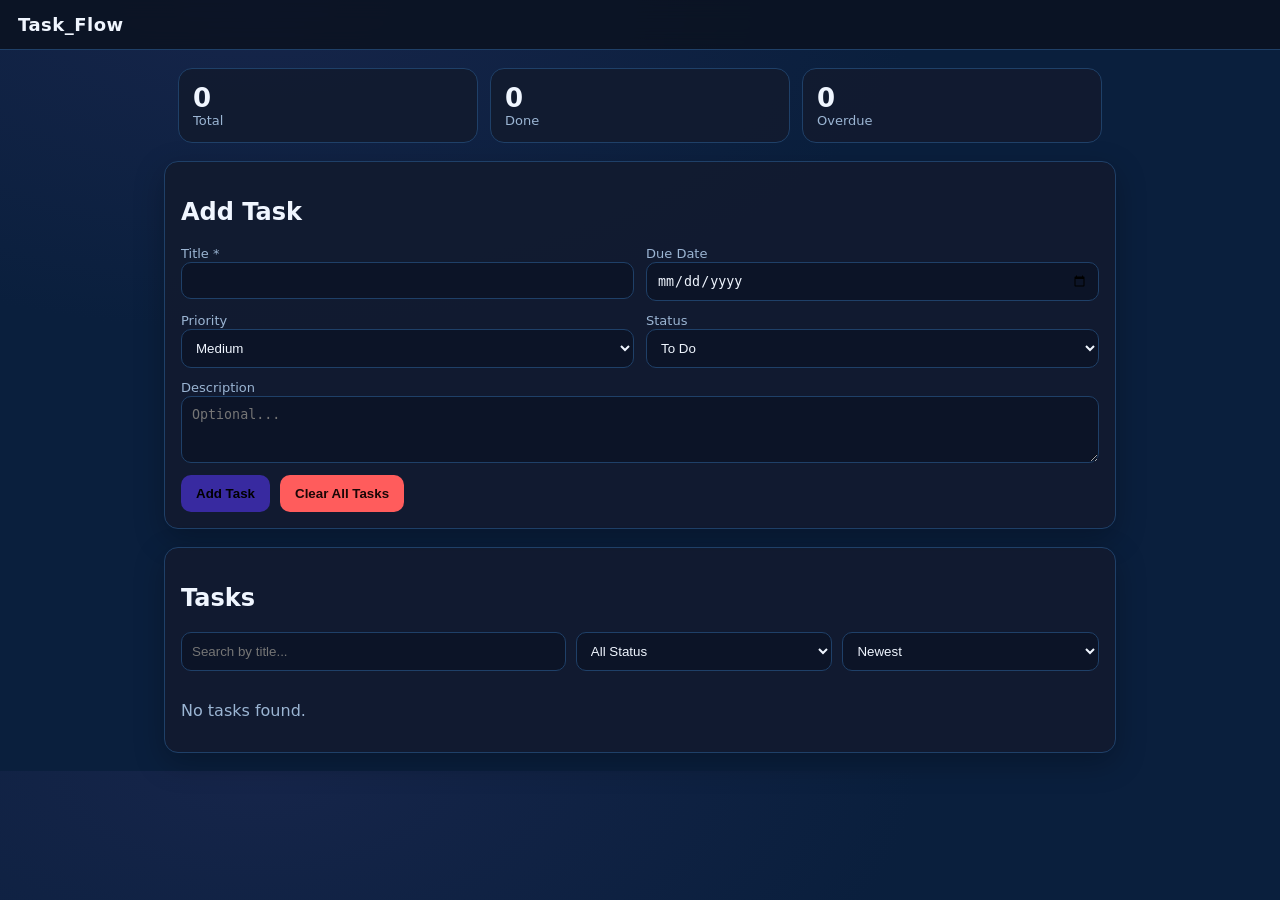
==== task.html @ 87ccf145 "Add files via upload" ====
<!doctype html>
<html lang="en">
<head>
  <meta charset="utf-8" />
  <meta name="viewport" content="width=device-width, initial-scale=1" />
  <title>TaskFlow</title>
  <link rel="stylesheet" href="style.css" />
</head>
<body>
  <header class="topbar">
    <h1>Task_Flow</h1>
    <div class="userbar">
    </div>
  </header>
  
  <!-- APP -->
  <main id="appView" class="container">
    <!-- DASHBOARD -->
    <section class="dashboard">
      <div class="stat">
        <div class="statNum" id="statTotal">0</div>
        <div class="statLabel">Total</div>
      </div>
      <div class="stat">
        <div class="statNum" id="statDone">0</div>
        <div class="statLabel">Done</div>
      </div>
      <div class="stat">
        <div class="statNum" id="statOverdue">0</div>
        <div class="statLabel">Overdue</div>
      </div>
    </section>

    <!-- ADD TASK -->
    <section class="card">
      <h2>Add Task</h2>
      <form id="taskForm" class="grid">
        <label>
          Title *
          <input id="title" type="text" maxlength="60" required />
        </label>

        <label>
          Due Date
          <input id="dueDate" type="date" />
        </label>

        <label>
          Priority
          <select id="priority">
            <option>Low</option>
            <option selected>Medium</option>
            <option>High</option>
          </select>
        </label>

        <label>
          Status
          <select id="status">
            <option value="ToDo" selected>To Do</option>
            <option value="InProgress">In Progress</option>
            <option value="Done">Done</option>
          </select>
        </label>

        <label class="full">
          Description
          <textarea id="description" rows="3" maxlength="300" placeholder="Optional..."></textarea>
        </label>

        <div class="full row">
          <button class="btn" type="submit">Add Task</button>
          <button id="clearAllBtn" class="btn btn-danger" type="button">Clear All Tasks</button>
        </div>
      </form>
    </section>

    <!-- CONTROLS -->
    <section class="card">
      <h2>Tasks</h2>
      <div class="controls">
        <input id="searchInput" type="search" placeholder="Search by title..." />

        <select id="filterStatus">
          <option value="All" selected>All Status</option>
          <option value="ToDo">To Do</option>
          <option value="InProgress">In Progress</option>
          <option value="Done">Done</option>
        </select>

        <select id="sortBy">
          <option value="created_desc" selected>Newest</option>
          <option value="created_asc">Oldest</option>
          <option value="due_asc">Due Date (Soon)</option>
          <option value="due_desc">Due Date (Late)</option>
          <option value="priority_desc">Priority (High)</option>
          <option value="priority_asc">Priority (Low)</option>
        </select>
      </div>

      <div id="taskList" class="taskList"></div>
      <p id="emptyMsg" class="muted hidden">No tasks found.</p>
    </section>

    <!-- EDIT MODAL -->
    <div id="modal" class="modal hidden" role="dialog" aria-modal="true">
      <div class="modalCard">
        <div class="modalHeader">
          <h3>Edit Task</h3>
          <button id="closeModalBtn" class="btn btn-ghost" type="button">✕</button>
        </div>

        <form id="editForm" class="grid">
          <input type="hidden" id="editId" />

          <label>
            Title *
            <input id="editTitle" type="text" maxlength="60" required />
          </label>

          <label>
            Due Date
            <input id="editDueDate" type="date" />
          </label>

          <label>
            Priority
            <select id="editPriority">
              <option>Low</option>
              <option>Medium</option>
              <option>High</option>
            </select>
          </label>

          <label>
            Status
            <select id="editStatus">
              <option value="ToDo">To Do</option>
              <option value="InProgress">In Progress</option>
              <option value="Done">Done</option>
            </select>
          </label>

          <label class="full">
            Description
            <textarea id="editDescription" rows="3" maxlength="300"></textarea>
          </label>

          <div class="full row">
            <button class="btn" type="submit">Save Changes</button>
            <button id="cancelEditBtn" class="btn btn-ghost" type="button">Cancel</button>
          </div>
        </form>
      </div>
    </div>
  </main>

  <script src="app.js"></script>
</body>
</html>
---- style.css ----
:root{
  --bg:#0a1f3d;
  --card:#112d5e;
  --muted:#9bb5d3;
  --text:#f0f6ff;
  --line:#1f4068;
  --accent:#3fa9f5;
  --danger:#ff5c5c;
}

*{box-sizing:border-box}
body{
  margin:0;
  font-family: system-ui, -apple-system, Segoe UI, Roboto, Arial, sans-serif;
  background: radial-gradient(1200px 600px at 20% 0%, #16254a 0%, var(--bg) 55%);
  color:var(--text);
}

.topbar{
  display:flex;
  justify-content:space-between;
  align-items:center;
  padding:14px 18px;
  border-bottom:1px solid var(--line);
  position:sticky;
  top:0;
  background: rgba(11,18,32,.85);
  backdrop-filter: blur(10px);
}

h1{margin:0;font-size:18px;letter-spacing:.5px}
.userbar{display:flex;gap:10px;align-items:center}
#helloUser{color:var(--muted);font-size:14px}

.container{max-width:980px;margin:18px auto;padding:0 14px}
.card{
  max-width:980px;
  margin:18px auto;
  padding:16px;
  border:1px solid var(--line);
  background: rgba(18,27,47,.92);
  border-radius:14px;
  box-shadow: 0 10px 30px rgba(0,0,0,.25);
}

.hidden{display:none !important;}
.muted{color:var(--muted)}

.grid{
  display:grid;
  grid-template-columns: repeat(2, minmax(0,1fr));
  gap:12px;
  margin-top:12px;
}
.grid label{display:flex;flex-direction:column;gap:1px;font-size:13px;color:var(--muted)}
.grid input, .grid select, .grid textarea{
  padding:10px 10px;
  border-radius:10px;
  border:1px solid var(--line);
  background:#0c1427;
  color:var(--text);
  outline:none;
}
.grid input:focus, .grid select:focus, .grid textarea:focus{
  border-color: var(--accent);
}
.full{grid-column:1/-1}

.row{display:flex;gap:10px;flex-wrap:wrap}

.btn{
  padding:10px 14px;
  border:1px solid transparent;
  background: #382aa0;
  color:#000000;
  border-radius:10px;
  cursor:pointer;
  font-weight:700;
}
.btn:hover{filter:brightness(1.05)}
.btn-ghost{
  background: transparent;
  border-color: var(--line);
  color: var(--text);
}
.btn-danger{
  background: var(--danger);
  color:#1b0606;
}


.dashboard{
  max-width:980px;
  margin:18px auto;
  padding:0 14px;
  display:grid;
  grid-template-columns: repeat(3, minmax(0,1fr));
  gap:12px;
}
.stat{
  border:1px solid var(--line);
  background: rgba(18,27,47,.92);
  border-radius:14px;
  padding:14px;
}
.statNum{font-size:26px;font-weight:900}
.statLabel{color:var(--muted);font-size:13px}

.controls{
  display:grid;
  grid-template-columns: 1.2fr .8fr .8fr;
  gap:10px;
  margin:10px 0 14px;
}
.controls input, .controls select{
  padding:10px;
  border-radius:10px;
  border:1px solid var(--line);
  background:#0c1427;
  color:var(--text);
}

.taskList{display:flex;flex-direction:column;gap:10px}

.task{
  border:1px solid var(--line);
  background:#0c1427;
  border-radius:14px;
  padding:12px;
  display:flex;
  justify-content:space-between;
  gap:12px;
}
.taskLeft{min-width:0}
.taskTitleRow{display:flex;gap:10px;align-items:center;flex-wrap:wrap}
.taskTitle{
  font-weight:900;
  margin:0;
  font-size:16px;
}
.badge{
  font-size:12px;
  padding:4px 8px;
  border:1px solid var(--line);
  border-radius:999px;
  color:var(--muted);
}
.taskMeta{margin-top:6px;color:var(--muted);font-size:13px}
.taskDesc{margin-top:8px;color:#cfe0ff;opacity:.9;font-size:13px;line-height:1.35}

.taskRight{display:flex;gap:8px;align-items:flex-start;flex-wrap:wrap}
.smallBtn{
  padding:8px 10px;
  border-radius:10px;
  border:1px solid var(--line);
  background:transparent;
  color:var(--text);
  cursor:pointer;
}
.smallBtn:hover{border-color:var(--accent)}
.smallDanger:hover{border-color:var(--danger)}

.modal{
  position:fixed; inset:0;
  background: rgba(0,0,0,.55);
  display:flex; align-items:center; justify-content:center;
  padding:16px;
}
.modalCard{
  width:min(720px, 100%);
  border:1px solid var(--line);
  background: rgba(18,27,47,.98);
  border-radius:14px;
  padding:14px;
}
.modalHeader{display:flex;justify-content:space-between;align-items:center}
.modalHeader h3{margin:6px 0}
@media (max-width: 720px){
  .grid{grid-template-columns:1fr}
  .controls{grid-template-columns:1fr}
  .dashboard{grid-template-columns:1fr}
}
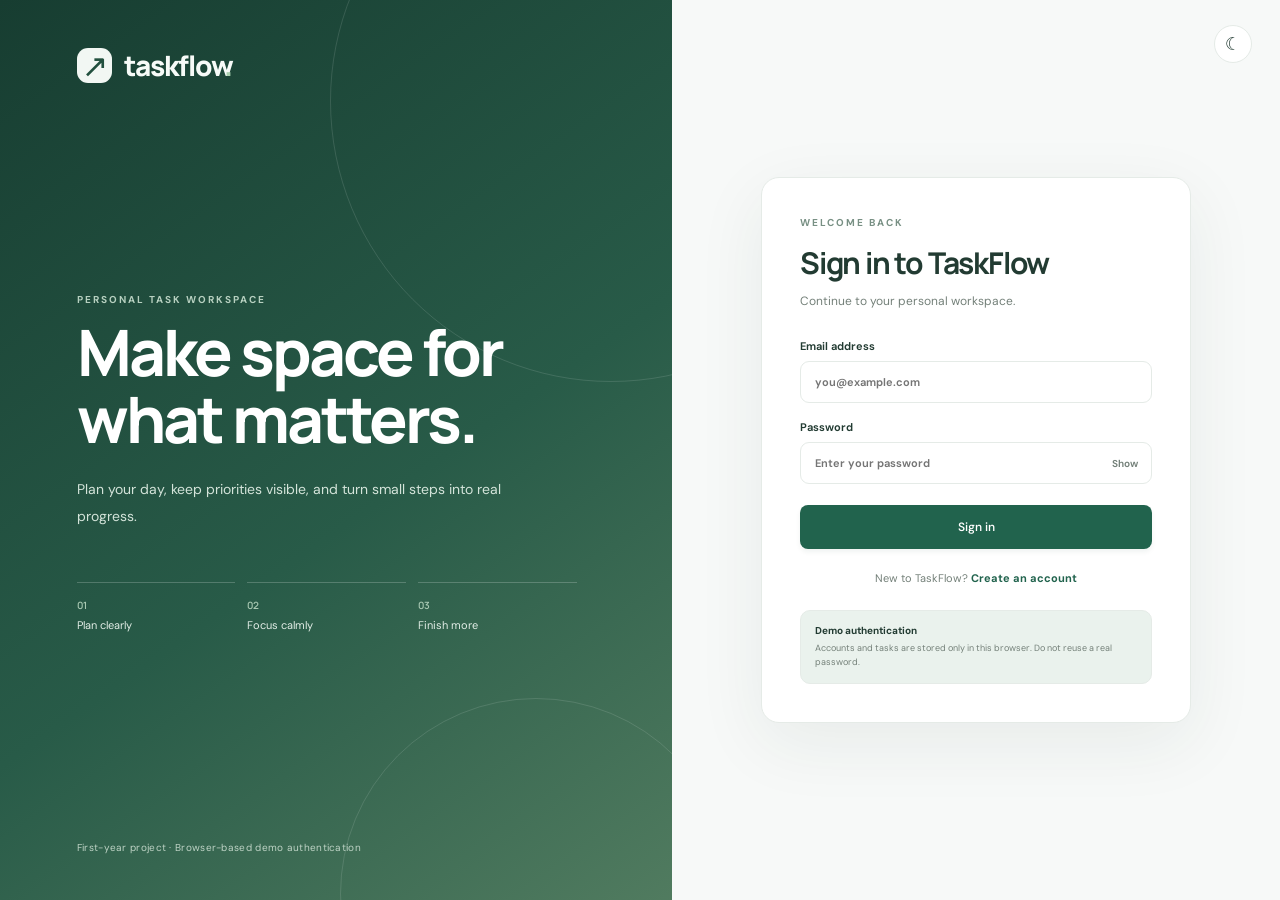
==== commit 6cc5af1a: "Initial project" ====
--- a/task.html
+++ b/task.html
@@ -1,160 +1,28 @@
-<!doctype html>
-<html lang="en">
-<head>
-  <meta charset="utf-8" />
-  <meta name="viewport" content="width=device-width, initial-scale=1" />
-  <title>TaskFlow</title>
-  <link rel="stylesheet" href="style.css" />
-</head>
-<body>
-  <header class="topbar">
-    <h1>Task_Flow</h1>
-    <div class="userbar">
-    </div>
-  </header>
-  
-  <!-- APP -->
-  <main id="appView" class="container">
-    <!-- DASHBOARD -->
-    <section class="dashboard">
-      <div class="stat">
-        <div class="statNum" id="statTotal">0</div>
-        <div class="statLabel">Total</div>
-      </div>
-      <div class="stat">
-        <div class="statNum" id="statDone">0</div>
-        <div class="statLabel">Done</div>
-      </div>
-      <div class="stat">
-        <div class="statNum" id="statOverdue">0</div>
-        <div class="statLabel">Overdue</div>
-      </div>
-    </section>
-
-    <!-- ADD TASK -->
-    <section class="card">
-      <h2>Add Task</h2>
-      <form id="taskForm" class="grid">
-        <label>
-          Title *
-          <input id="title" type="text" maxlength="60" required />
-        </label>
-
-        <label>
-          Due Date
-          <input id="dueDate" type="date" />
-        </label>
-
-        <label>
-          Priority
-          <select id="priority">
-            <option>Low</option>
-            <option selected>Medium</option>
-            <option>High</option>
-          </select>
-        </label>
-
-        <label>
-          Status
-          <select id="status">
-            <option value="ToDo" selected>To Do</option>
-            <option value="InProgress">In Progress</option>
-            <option value="Done">Done</option>
-          </select>
-        </label>
-
-        <label class="full">
-          Description
-          <textarea id="description" rows="3" maxlength="300" placeholder="Optional..."></textarea>
-        </label>
-
-        <div class="full row">
-          <button class="btn" type="submit">Add Task</button>
-          <button id="clearAllBtn" class="btn btn-danger" type="button">Clear All Tasks</button>
-        </div>
-      </form>
-    </section>
-
-    <!-- CONTROLS -->
-    <section class="card">
-      <h2>Tasks</h2>
-      <div class="controls">
-        <input id="searchInput" type="search" placeholder="Search by title..." />
-
-        <select id="filterStatus">
-          <option value="All" selected>All Status</option>
-          <option value="ToDo">To Do</option>
-          <option value="InProgress">In Progress</option>
-          <option value="Done">Done</option>
-        </select>
-
-        <select id="sortBy">
-          <option value="created_desc" selected>Newest</option>
-          <option value="created_asc">Oldest</option>
-          <option value="due_asc">Due Date (Soon)</option>
-          <option value="due_desc">Due Date (Late)</option>
-          <option value="priority_desc">Priority (High)</option>
-          <option value="priority_asc">Priority (Low)</option>
-        </select>
-      </div>
-
-      <div id="taskList" class="taskList"></div>
-      <p id="emptyMsg" class="muted hidden">No tasks found.</p>
-    </section>
-
-    <!-- EDIT MODAL -->
-    <div id="modal" class="modal hidden" role="dialog" aria-modal="true">
-      <div class="modalCard">
-        <div class="modalHeader">
-          <h3>Edit Task</h3>
-          <button id="closeModalBtn" class="btn btn-ghost" type="button">✕</button>
-        </div>
-
-        <form id="editForm" class="grid">
-          <input type="hidden" id="editId" />
-
-          <label>
-            Title *
-            <input id="editTitle" type="text" maxlength="60" required />
-          </label>
-
-          <label>
-            Due Date
-            <input id="editDueDate" type="date" />
-          </label>
-
-          <label>
-            Priority
-            <select id="editPriority">
-              <option>Low</option>
-              <option>Medium</option>
-              <option>High</option>
-            </select>
-          </label>
-
-          <label>
-            Status
-            <select id="editStatus">
-              <option value="ToDo">To Do</option>
-              <option value="InProgress">In Progress</option>
-              <option value="Done">Done</option>
-            </select>
-          </label>
-
-          <label class="full">
-            Description
-            <textarea id="editDescription" rows="3" maxlength="300"></textarea>
-          </label>
-
-          <div class="full row">
-            <button class="btn" type="submit">Save Changes</button>
-            <button id="cancelEditBtn" class="btn btn-ghost" type="button">Cancel</button>
-          </div>
-        </form>
-      </div>
-    </div>
-  </main>
-
-  <script src="app.js"></script>
-</body>
-</html>
+<!doctype html>
+<html lang="en">
+<head><meta charset="UTF-8"><meta name="viewport" content="width=device-width,initial-scale=1"><meta name="theme-color" content="#184d3e"><meta name="description" content="TaskFlow — a calmer space to plan, focus, and finish."><title>TaskFlow — Your personal workspace</title><script>try{const t=localStorage.getItem('tf_theme');if(t==='dark'||(!t&&matchMedia('(prefers-color-scheme: dark)').matches))document.documentElement.classList.add('dark')}catch{}</script><script>try{const s=JSON.parse(localStorage.getItem('tf_session_v1')||'null');if(!s?.email)location.replace('index.html')}catch{location.replace('index.html')}</script><link rel="stylesheet" href="style.css"><script src="app.js" defer></script></head>
+<body>
+<a href="#main" class="skip">Skip to workspace</a>
+<aside class="sidebar">
+ <a class="brand" href="task.html"><span class="brand-mark">↗</span>taskflow<span class="brand-dot">.</span></a>
+ <div class="workspace"><span class="workspace-icon">P</span><div><span id="workspaceName">Personal workspace</span><small>Your space to make progress</small></div></div>
+ <p class="nav-label">WORKSPACE</p>
+ <nav aria-label="Workspace"><button class="nav-item active" data-scope="All"><span data-icon="grid"></span> All tasks <span class="nav-count" id="navTotal">0</span></button><button class="nav-item" data-scope="Today"><span data-icon="sun"></span> Due today <span class="nav-count" id="navToday">0</span></button><button class="nav-item" data-scope="Upcoming"><span data-icon="calendar"></span> Upcoming</button><button class="nav-item" data-scope="Done"><span data-icon="check"></span> Completed</button></nav>
+ <div class="sidebar-bottom"><div class="little-note"><span class="note-spark">✳</span><h3>Small steps.<br>Real progress.</h3><p>A little focus today goes a long way tomorrow.</p></div><button class="nav-item" id="exportBtn"><span data-icon="download"></span> Export tasks</button><button class="nav-item" id="themeBtn" aria-pressed="false"><span data-icon="moon"></span> <span id="themeLabel">Dark appearance</span></button><div class="profile"><span class="avatar" id="profileInitials">ME</span><div><span id="profileName">My workspace</span><small id="profileEmail">Personal · Local storage</small></div></div></div>
+</aside>
+<div class="shell"><header class="topbar"><div class="breadcrumb">Workspace <span>/</span> <strong>Overview</strong></div><div class="topbar-right"><span class="saved"><i></i><span id="saveStatus">Saved on this browser</span></span><button class="icon-button mobile-control" id="mobileExport" aria-label="Export tasks" title="Export tasks"><span data-icon="download"></span></button><button class="icon-button mobile-control" id="mobileTheme" aria-label="Switch to dark appearance" title="Switch to dark appearance" aria-pressed="false"><span data-icon="moon"></span></button><button class="header-logout desktop-logout" id="logoutBtn" type="button" aria-label="Log out" title="Log out"><span aria-hidden="true">↪</span> Logout</button><button class="mobile-control mobile-logout" id="mobileLogout" type="button" aria-label="Log out" title="Log out"><span aria-hidden="true">↪</span> Logout</button><span class="top-avatar" id="topInitials">ME</span></div></header>
+<main id="main" tabindex="-1">
+ <section class="page-heading"><div><div class="eyebrow" id="dateLabel"></div><h1>A little more focused.</h1><p>Clear your mind. Organize your work. Make room for what matters.</p></div><button class="button primary" data-add><span data-icon="plus"></span> New task <kbd>N</kbd></button></section>
+ <section class="overview" aria-label="Task overview"><article class="stat"><span class="stat-icon green" data-icon="layers"></span><span class="stat-label">Total tasks</span><strong id="statTotal">0</strong><small>Your plans, all in one place</small></article><article class="stat"><span class="stat-icon blue" data-icon="activity"></span><span class="stat-label">In progress</span><strong id="statProgress">0</strong><small>Keep the momentum going</small></article><article class="stat"><span class="stat-icon green" data-icon="check"></span><span class="stat-label">Completed</span><strong id="statDone">0</strong><small>One step closer to your goals</small></article><article class="stat"><span class="stat-icon orange" data-icon="clock"></span><span class="stat-label">Overdue</span><strong id="statOverdue">0</strong><small>A fresh start is always possible</small></article></section>
+ <section class="focus-banner"><div class="focus-copy"><span class="eyebrow">A MOMENT OF CLARITY</span><h2>Big ideas start with<br>one small task.</h2><p>Choose your next step. We’ll keep the rest organized.</p><button id="focusBtn" class="text-button">Find my next task <span>↗</span></button></div><div class="banner-art" aria-hidden="true"><span class="orbit orbit-one"></span><span class="orbit orbit-two"></span><span class="art-star">✳</span><div class="floating-note"><span class="note-check">✓</span><div>Make it happen<small>One thing at a time.</small></div><span class="mini-bars"><i></i><i></i><i></i><i></i></span></div><span class="art-dot"></span></div><div class="progress-summary"><div class="progress-ring" id="progressRing"><span id="progressPercent">0%</span></div><strong>You’re making progress</strong><p id="progressCopy">Your next chapter starts here.</p></div></section>
+ <section class="tasks-section" aria-labelledby="tasksHeading"><div class="section-heading"><div class="heading-inline"><h2 id="tasksHeading">All tasks</h2><span id="visibleCount" class="count-pill">0</span></div><div class="view-switch" aria-label="Task view"><button id="boardBtn" class="selected" aria-pressed="true"><span data-icon="columns"></span> Board</button><button id="listBtn" aria-pressed="false"><span data-icon="list"></span> List</button></div></div>
+ <div class="toolbar"><label class="search"><span data-icon="search"></span><input id="searchInput" type="search" placeholder="Search your tasks…" aria-label="Search tasks"><kbd>/</kbd></label><div class="filters"><select id="filterPriority" aria-label="Filter by priority"><option value="All">All priorities</option><option>High</option><option>Medium</option><option>Low</option></select><select id="sortBy" aria-label="Sort tasks"><option value="created_desc">Newest first</option><option value="created_asc">Oldest first</option><option value="due_asc">Due date: soonest</option><option value="due_desc">Due date: latest</option><option value="priority_desc">Priority: high first</option><option value="priority_asc">Priority: low first</option></select><button id="clearAllBtn" class="icon-button danger" aria-label="Clear all tasks" title="Clear all tasks"><span data-icon="trash"></span></button></div></div>
+ <div id="taskList" class="board"></div>
+ <div class="workspace-footer"><span><i class="online-dot"></i> A calmer way to get things done.</span><button id="demoBtn">Try sample tasks <span>↗</span></button></div>
+ </section>
+</main><footer class="page-footer">Made for your everyday momentum.<span>TaskFlow / Personal workspace</span></footer></div>
+<dialog id="taskDialog" aria-labelledby="dialogTitle"><form id="taskForm"><div class="dialog-heading"><div><div class="eyebrow">MAKE SPACE FOR WHAT'S NEXT</div><h2 id="dialogTitle">Create a task</h2></div><button type="button" class="icon-button" id="closeModalBtn" aria-label="Close task editor"><span data-icon="x"></span></button></div><input type="hidden" id="editId"><label class="field">Task title <span class="required">*</span><input id="title" required maxlength="60" placeholder="What would you like to accomplish?" autocomplete="off"></label><label class="field">Description<textarea id="description" rows="3" maxlength="300" placeholder="Add a little context, a plan, or a reminder…"></textarea></label><div class="form-grid"><label class="field">Due date<input id="dueDate" type="date"></label><label class="field">Priority<select id="priority"><option>Low</option><option selected>Medium</option><option>High</option></select></label></div><label class="field">Status<select id="status"><option value="ToDo">To do</option><option value="InProgress">In progress</option><option value="Done">Completed</option></select></label><div class="dialog-footer"><span>Small steps count.</span><button type="button" class="button secondary" id="cancelBtn">Cancel</button><button class="button primary" type="submit" id="submitBtn">Create task</button></div></form></dialog>
+<dialog id="confirmDialog" aria-labelledby="confirmTitle"><div class="confirm-body"><span class="stat-icon orange" data-icon="trash"></span><h2 id="confirmTitle">Clear all tasks?</h2><p>This will remove every task from this workspace. Export a backup first if you need to keep them.</p><div class="confirm-actions"><button class="button secondary" id="cancelClear">Keep tasks</button><button class="button destructive" id="confirmClear">Clear all tasks</button></div></div></dialog>
+<div id="toast" class="toast" role="status" aria-live="polite"><span id="toastText"></span><button id="undoBtn" hidden>Undo</button></div>
+<div id="celebration" aria-hidden="true"></div>
+</body></html>
--- a/style.css
+++ b/style.css
@@ -1,182 +1,52 @@
-:root{
-  --bg:#0a1f3d;
-  --card:#112d5e;
-  --muted:#9bb5d3;
-  --text:#f0f6ff;
-  --line:#1f4068;
-  --accent:#3fa9f5;
-  --danger:#ff5c5c;
-}
-
-*{box-sizing:border-box}
-body{
-  margin:0;
-  font-family: system-ui, -apple-system, Segoe UI, Roboto, Arial, sans-serif;
-  background: radial-gradient(1200px 600px at 20% 0%, #16254a 0%, var(--bg) 55%);
-  color:var(--text);
-}
-
-.topbar{
-  display:flex;
-  justify-content:space-between;
-  align-items:center;
-  padding:14px 18px;
-  border-bottom:1px solid var(--line);
-  position:sticky;
-  top:0;
-  background: rgba(11,18,32,.85);
-  backdrop-filter: blur(10px);
-}
-
-h1{margin:0;font-size:18px;letter-spacing:.5px}
-.userbar{display:flex;gap:10px;align-items:center}
-#helloUser{color:var(--muted);font-size:14px}
-
-.container{max-width:980px;margin:18px auto;padding:0 14px}
-.card{
-  max-width:980px;
-  margin:18px auto;
-  padding:16px;
-  border:1px solid var(--line);
-  background: rgba(18,27,47,.92);
-  border-radius:14px;
-  box-shadow: 0 10px 30px rgba(0,0,0,.25);
-}
-
-.hidden{display:none !important;}
-.muted{color:var(--muted)}
-
-.grid{
-  display:grid;
-  grid-template-columns: repeat(2, minmax(0,1fr));
-  gap:12px;
-  margin-top:12px;
-}
-.grid label{display:flex;flex-direction:column;gap:1px;font-size:13px;color:var(--muted)}
-.grid input, .grid select, .grid textarea{
-  padding:10px 10px;
-  border-radius:10px;
-  border:1px solid var(--line);
-  background:#0c1427;
-  color:var(--text);
-  outline:none;
-}
-.grid input:focus, .grid select:focus, .grid textarea:focus{
-  border-color: var(--accent);
-}
-.full{grid-column:1/-1}
-
-.row{display:flex;gap:10px;flex-wrap:wrap}
-
-.btn{
-  padding:10px 14px;
-  border:1px solid transparent;
-  background: #382aa0;
-  color:#000000;
-  border-radius:10px;
-  cursor:pointer;
-  font-weight:700;
-}
-.btn:hover{filter:brightness(1.05)}
-.btn-ghost{
-  background: transparent;
-  border-color: var(--line);
-  color: var(--text);
-}
-.btn-danger{
-  background: var(--danger);
-  color:#1b0606;
-}
-
-
-.dashboard{
-  max-width:980px;
-  margin:18px auto;
-  padding:0 14px;
-  display:grid;
-  grid-template-columns: repeat(3, minmax(0,1fr));
-  gap:12px;
-}
-.stat{
-  border:1px solid var(--line);
-  background: rgba(18,27,47,.92);
-  border-radius:14px;
-  padding:14px;
-}
-.statNum{font-size:26px;font-weight:900}
-.statLabel{color:var(--muted);font-size:13px}
-
-.controls{
-  display:grid;
-  grid-template-columns: 1.2fr .8fr .8fr;
-  gap:10px;
-  margin:10px 0 14px;
-}
-.controls input, .controls select{
-  padding:10px;
-  border-radius:10px;
-  border:1px solid var(--line);
-  background:#0c1427;
-  color:var(--text);
-}
-
-.taskList{display:flex;flex-direction:column;gap:10px}
-
-.task{
-  border:1px solid var(--line);
-  background:#0c1427;
-  border-radius:14px;
-  padding:12px;
-  display:flex;
-  justify-content:space-between;
-  gap:12px;
-}
-.taskLeft{min-width:0}
-.taskTitleRow{display:flex;gap:10px;align-items:center;flex-wrap:wrap}
-.taskTitle{
-  font-weight:900;
-  margin:0;
-  font-size:16px;
-}
-.badge{
-  font-size:12px;
-  padding:4px 8px;
-  border:1px solid var(--line);
-  border-radius:999px;
-  color:var(--muted);
-}
-.taskMeta{margin-top:6px;color:var(--muted);font-size:13px}
-.taskDesc{margin-top:8px;color:#cfe0ff;opacity:.9;font-size:13px;line-height:1.35}
-
-.taskRight{display:flex;gap:8px;align-items:flex-start;flex-wrap:wrap}
-.smallBtn{
-  padding:8px 10px;
-  border-radius:10px;
-  border:1px solid var(--line);
-  background:transparent;
-  color:var(--text);
-  cursor:pointer;
-}
-.smallBtn:hover{border-color:var(--accent)}
-.smallDanger:hover{border-color:var(--danger)}
-
-.modal{
-  position:fixed; inset:0;
-  background: rgba(0,0,0,.55);
-  display:flex; align-items:center; justify-content:center;
-  padding:16px;
-}
-.modalCard{
-  width:min(720px, 100%);
-  border:1px solid var(--line);
-  background: rgba(18,27,47,.98);
-  border-radius:14px;
-  padding:14px;
-}
-.modalHeader{display:flex;justify-content:space-between;align-items:center}
-.modalHeader h3{margin:6px 0}
-@media (max-width: 720px){
-  .grid{grid-template-columns:1fr}
-  .controls{grid-template-columns:1fr}
-  .dashboard{grid-template-columns:1fr}
-}
+@import url('https://fonts.googleapis.com/css2?family=DM+Sans:wght@400;450;500;550;600;650;700&family=Manrope:wght@400;500;600;650;700;750;800&display=swap');
+:root{--bg:#f7f9f8;--surface:#fff;--text:#223b32;--muted:#748079;--line:#e5ebe7;--accent:#21634d;--soft:#eaf2ed;--shadow:0 6px 24px #233e3005;--banner:#eaf2e9;--input:#fff;--danger:#b34e3e;color-scheme:light}
+*{box-sizing:border-box}body{margin:0;font:14px 'DM Sans',system-ui,sans-serif;background:var(--bg);color:var(--text)}button,input,select,textarea{font:inherit}button,a,input,select,textarea{-webkit-tap-highlight-color:transparent}button{cursor:pointer}button{color:inherit}button:disabled{opacity:.4;cursor:not-allowed}button,a,input,select,textarea{outline-offset:4px}button:focus-visible,a:focus-visible{outline:2px solid var(--accent)}button{transition:background .2s,transform .2s,box-shadow .2s}button:active:not(:disabled){transform:scale(.97)}a{color:inherit;text-decoration:none}svg{width:18px;height:18px;display:block;flex-shrink:0}h1,h2,h3,.brand{font-family:Manrope,system-ui,sans-serif}button svg{pointer-events:none}.sidebar{position:fixed;width:238px;inset:0 auto 0 0;padding:35px 20px 18px;background:var(--surface);border-right:1px solid var(--line);display:flex;flex-direction:column;z-index:5}.brand{font-size:29px;font-weight:800;letter-spacing:-1.3px;display:flex;align-items:center;padding:0 10px;gap:10px}.brand-mark{display:grid;place-items:center;width:35px;height:35px;border-radius:11px;background:#24644c;color:#fff;font-size:32px;font-weight:500;line-height:1}.brand-dot{color:#64a782;margin-left:-9px}.workspace{display:flex;align-items:center;gap:10px;margin:34px 0 31px;padding:12px 8px;border:1px solid var(--line);border-radius:9px;font-size:11px;font-weight:600;white-space:nowrap}.workspace small,.profile small{display:block;font-size:10px;color:var(--muted);margin-top:4px;font-weight:400}.workspace-icon{display:grid;place-items:center;background:#efeae1;width:30px;height:30px;border-radius:7px;color:#776b4e}.nav-label{font-size:10px;letter-spacing:1.6px;color:var(--muted);margin:0 12px 13px}.nav-item{display:flex;width:100%;border:0;background:none;text-align:left;align-items:center;gap:12px;padding:13px 13px;margin:3px 0;border-radius:8px;color:var(--muted);font-size:12px;font-weight:550}.nav-item.active{background:var(--soft);color:var(--accent)}.nav-item:hover{background:var(--soft)}.nav-count{margin-left:auto;background:var(--surface);min-width:22px;border-radius:5px;text-align:center;font-size:10px;padding:3px}.sidebar-bottom{margin-top:auto;padding-top:38px}.little-note{padding:18px;background:#f4f6ef;border:1px solid #e8ecdf;border-radius:10px;margin:0 5px 21px}.note-spark{font-size:32px;color:#557659}.little-note h3{font-size:17px;line-height:1.5;margin:9px 0}.little-note p{font-size:11px;color:#7b8777;line-height:1.8;margin:0}.profile{display:flex;align-items:center;gap:10px;border-top:1px solid var(--line);padding:20px 5px 0;margin-top:18px;font-size:12px}.avatar,.top-avatar{display:grid;place-items:center;border-radius:50%;width:34px;height:34px;background:#ece4d6;color:#72664f;font-size:10px;font-weight:700}.online-dot{display:inline-block;width:6px;height:6px;background:#68a184;border-radius:50%}.profile>.online-dot{margin-left:auto}.shell{margin-left:238px}.topbar{height:78px;background:var(--surface);border-bottom:1px solid var(--line);padding:0 42px;display:flex;align-items:center;justify-content:space-between}.breadcrumb{font-size:12px;color:var(--muted)}.breadcrumb span{margin:0 12px;color:#bdc6c0}.breadcrumb strong{color:var(--text);font-weight:500}.topbar-right{display:flex;align-items:center;gap:23px}.saved{display:flex;align-items:center;gap:7px;font-size:10px;color:var(--muted)}.saved i{width:5px;height:5px;background:#72a48b;border-radius:50%}main{max-width:1500px;margin:auto;padding:38px 42px 20px}.page-heading{display:flex;align-items:center;justify-content:space-between;gap:20px;margin-bottom:28px}.eyebrow{font-size:10px;font-weight:650;letter-spacing:1.8px;color:var(--muted)}h1{font-size:32px;letter-spacing:-1.2px;font-weight:750;margin:9px 0 8px}.page-heading p{font-size:12px;color:var(--muted);margin:0;line-height:1.7}.button{border:1px solid transparent;border-radius:8px;padding:11px 16px;font-size:12px;font-weight:550;display:inline-flex;align-items:center;justify-content:center;gap:9px;white-space:nowrap}.primary{background:var(--accent);color:white;box-shadow:0 3px 5px #15392e10}.primary:hover{background:#2e7b5f;box-shadow:0 5px 16px #21634d25;transform:translateY(-2px)}kbd{font:10px 'DM Sans',sans-serif;border:1px solid var(--line);padding:2px 5px;border-radius:4px;color:var(--muted)}.primary kbd{color:#d9ede3;border-color:#ffffff36;margin-left:8px}.overview{display:grid;grid-template-columns:repeat(4,1fr);gap:17px;margin-bottom:24px}.stat{background:var(--surface);border:1px solid var(--line);border-radius:11px;padding:18px 21px;position:relative;box-shadow:var(--shadow);animation:rise .55s both}.stat:nth-child(2){animation-delay:.06s}.stat:nth-child(3){animation-delay:.12s}.stat:nth-child(4){animation-delay:.18s}.stat-label{display:block;font-size:11px;color:var(--muted);margin:1px 0 10px}.stat strong{font-family:Manrope,sans-serif;font-size:29px;display:block;line-height:1.3;font-weight:750;letter-spacing:-1px}.stat small{display:block;font-size:10px;color:var(--muted);margin-top:8px}.stat-icon{position:absolute;right:18px;top:18px;padding:8px;border-radius:9px}.green{color:#538267;background:#edf4ee}.blue{color:#7493ad;background:#edf3f9}.orange{color:#bd8a65;background:#faf1e8}.stat-icon svg{width:16px;height:16px}.focus-banner{position:relative;display:flex;align-items:center;background:var(--banner);border:1px solid #dfe9dc;border-radius:12px;padding:26px 30px;overflow:hidden;margin-bottom:32px;min-height:213px;animation:rise .65s .15s both}.focus-copy{z-index:1;min-width:280px}.focus-copy .eyebrow{font-size:9px;color:#71866c}.focus-copy h2{font-size:25px;line-height:1.38;letter-spacing:-.7px;font-weight:650;margin:9px 0}.focus-copy p{font-size:10px;color:#7b8e79;margin:8px 0 14px}.text-button{border:0;background:none;padding:0;font-size:11px;font-weight:650;display:flex;gap:18px}.text-button:hover{gap:25px}.banner-art{position:absolute;left:40%;top:0;width:32%;height:100%;pointer-events:none}.orbit{position:absolute;border:1px solid #cbdcc98c;border-radius:50%;width:195px;height:195px;top:15px;left:15px}.orbit-two{width:265px;height:265px;top:-20px;left:-20px}.art-star{position:absolute;font-size:110px;line-height:1;color:#b8ccad;top:4px;right:17px;transform:rotate(15deg)}.floating-note{position:absolute;top:93px;left:0;background:#ffffffeb;border:1px solid #e7ece2;box-shadow:0 12px 24px #4056370e;width:232px;border-radius:10px;padding:17px;display:flex;align-items:center;gap:11px;transform:rotate(-7deg);animation:float 6s ease-in-out infinite;font-size:12px;font-weight:650;color:#405b46}.floating-note small{font-size:9px;font-weight:400;color:#899184;display:block;margin-top:5px}.note-check{display:grid;place-items:center;width:30px;height:30px;border-radius:50%;background:#edf4e6;color:#6c9564}.mini-bars{display:flex;gap:3px;align-items:flex-end;margin-left:auto;height:22px}.mini-bars i{width:4px;height:11px;background:#b6cbaa;border-radius:2px}.mini-bars i:nth-child(2){height:16px}.mini-bars i:nth-child(3){height:13px}.mini-bars i:nth-child(4){height:22px}.art-dot{position:absolute;width:10px;height:10px;background:#a6bc9b;border-radius:50%;bottom:25px;left:5px}.progress-summary{margin-left:auto;width:210px;z-index:1;text-align:center}.progress-ring{--progress:0%;width:86px;height:86px;border-radius:50%;background:conic-gradient(#608758 var(--progress),#d9e4d4 0);display:grid;place-items:center;margin:0 auto 13px;position:relative;transition:--progress .6s}.progress-ring:before{content:'';position:absolute;inset:6px;border-radius:50%;background:var(--banner)}.progress-ring span{position:relative;font:650 22px Manrope,sans-serif;color:#45623f}.progress-summary strong{font-size:11px;color:#4d6846}.progress-summary p{font-size:10px;color:#7b8e79;margin:6px 0 0}.section-heading{display:flex;justify-content:space-between;align-items:center;margin-bottom:19px}.heading-inline{display:flex;gap:10px;align-items:center}.heading-inline h2{font-size:18px;margin:0;font-weight:700;letter-spacing:-.5px}.count-pill{font-size:10px;padding:4px 7px;border-radius:5px;background:#e9eeea;color:#79887d}.view-switch{display:flex;background:#edf0ed;border-radius:7px;padding:3px;gap:2px}.view-switch button{display:flex;align-items:center;gap:7px;background:none;border:0;border-radius:5px;padding:7px 12px;font-size:10px;color:var(--muted)}.view-switch svg{width:14px;height:14px}.view-switch .selected{background:var(--surface);box-shadow:0 1px 4px #0000000c;color:var(--text)}.toolbar{display:flex;gap:12px;justify-content:space-between;margin-bottom:23px}.search{width:300px;display:flex;align-items:center;gap:9px;background:var(--surface);border:1px solid var(--line);border-radius:7px;padding:0 12px;color:#8e9a93}.search svg{width:15px}.search input{width:100%;min-width:0;border:0;background:none;color:var(--text);padding:11px 0;outline:0;font-size:11px}.search:focus-within{outline:2px solid #8cad9a}.search kbd{font-size:10px}.filters{display:flex;gap:9px;align-items:center}.filters select{background:var(--surface);border:1px solid var(--line);border-radius:7px;padding:10px;color:var(--muted);font-size:10px;max-width:160px}.icon-button{border:1px solid var(--line);background:var(--surface);padding:9px;border-radius:7px;color:var(--muted)}.icon-button svg{width:16px;height:16px}.icon-button:hover{color:var(--accent);background:var(--soft)}.danger:hover{color:var(--danger);background:#fbefeb}.board{display:grid;grid-template-columns:repeat(3,minmax(0,1fr));gap:18px}.column{min-width:0;background:#eef2ef99;border-radius:10px;padding:12px;align-self:start}.column-header{display:flex;align-items:center;gap:8px;padding:1px 0 12px;font-size:11px;font-weight:600}.status-dot{width:7px;height:7px;border-radius:50%;background:#9ca9a0}.InProgress .status-dot{background:#cda366}.Done .status-dot{background:#6fa281}.column-count{font-size:10px;color:#8b998e;margin-left:2px}.column-add{background:none;border:0;margin-left:auto;color:#8b998e;padding:3px}.column-add svg{width:15px;height:15px}.cards{display:flex;flex-direction:column;gap:11px}.task-card{background:var(--surface);border:1px solid var(--line);border-radius:9px;padding:16px;box-shadow:0 2px 3px #24372a03;animation:rise .36s both;transition:box-shadow .2s,transform .2s,border-color .2s;position:relative;min-width:0}.task-card:hover{transform:translateY(-3px);box-shadow:0 7px 16px #233e300a;border-color:#c3d7c9}.task-top{display:flex;align-items:center;justify-content:space-between}.priority{font-size:9px;padding:4px 7px;border-radius:4px;font-weight:550;display:inline-flex;gap:5px;align-items:center}.priority:before{content:'';width:4px;height:4px;border-radius:50%;background:currentColor}.priority.High{color:#b1705e;background:#fbefea}.priority.Medium{color:#a38948;background:#f8f3e5}.priority.Low{color:#728f71;background:#edf4eb}.card-actions{display:flex;gap:2px}.card-actions button{background:none;border:0;color:#a1aba4;border-radius:4px;padding:4px}.card-actions button:hover{background:var(--soft);color:var(--accent)}.card-actions button:last-child:hover{color:var(--danger)}.card-actions svg{width:13px;height:13px}.task-card h3{font-size:12px;line-height:1.6;font-weight:750;margin:13px 0 6px;overflow-wrap:anywhere}.task-card p{font-size:10px;color:var(--muted);line-height:1.8;margin:0 0 16px;white-space:pre-wrap;overflow-wrap:anywhere}.card-footer{border-top:1px solid var(--line);padding-top:12px;display:flex;align-items:center;justify-content:space-between;gap:8px}.due{display:flex;gap:5px;align-items:center;font-size:9px;color:var(--muted)}.due svg{width:12px;height:12px}.due.overdue{color:#b86551}.complete-button{border:1px solid #d9e3dc;border-radius:50%;width:21px;height:21px;display:grid;place-items:center;color:transparent;background:var(--surface);padding:3px}.complete-button:hover{color:#86a58d;background:var(--soft)}.complete-button svg{width:13px;height:13px}.Done .complete-button{color:white;background:#82a68c;border-color:#82a68c}.Done .task-card h3{text-decoration:line-through;text-decoration-color:#9db4a3;color:var(--muted)}.add-in-column{border:1px dashed #d4ded6;background:none;border-radius:7px;width:100%;padding:11px;font-size:10px;color:#89998b;display:flex;align-items:center;justify-content:center;gap:7px;margin-top:11px}.add-in-column svg{width:12px;height:12px}.add-in-column:hover{background:var(--surface);color:var(--accent)}.empty-column{text-align:center;padding:35px 14px;font-size:11px;color:var(--muted);line-height:1.8}.empty-column span{display:block;font-size:25px;color:#aabdae;margin-bottom:8px}.workspace-footer{margin-top:20px;display:flex;justify-content:space-between;gap:10px;font-size:10px;color:#8a968d}.workspace-footer .online-dot{margin-right:6px}.workspace-footer button{font-size:10px;background:none;border:0;color:var(--accent)}.workspace-footer button:hover{text-decoration:underline}.page-footer{max-width:1500px;margin:10px auto 0;padding:20px 42px 25px;display:flex;justify-content:space-between;font-size:9px;color:#9ba69e}.list-view{display:flex;flex-direction:column}.list-view .column{background:none;padding:0}.list-view .cards{gap:8px}.list-view .task-card{display:grid;grid-template-columns:125px 1fr 170px;align-items:center;gap:15px;padding:14px 18px}.list-view .task-top{flex-wrap:wrap;gap:8px}.list-view .task-card h3{margin:0}.list-view .task-card p{grid-column:2;grid-row:2;margin:0}.list-view .card-footer{grid-column:3;grid-row:1 / 3;border:0;padding:0}.list-view .add-in-column{margin-bottom:15px}.list-view .column-header{padding:14px 3px}.list-view .empty-column{padding:10px}.list-view .empty-column span{display:none}dialog{border:1px solid var(--line);border-radius:16px;padding:0;background:var(--surface);color:var(--text);width:520px;max-width:calc(100% - 32px);box-shadow:0 30px 90px #152a3340;max-height:90dvh;overflow-y:auto}dialog::backdrop{background:#142b2666;backdrop-filter:blur(5px)}dialog[open]{animation:modal-in .25s ease-out}#taskForm{padding:28px}.dialog-heading{display:flex;align-items:center;justify-content:space-between;margin-bottom:23px}.dialog-heading h2{font-size:23px;letter-spacing:-.7px;margin:9px 0 0}.dialog-heading .eyebrow{font-size:8px}.field{display:block;font-size:11px;font-weight:550;margin-top:18px}.required{color:#a65d4d}.field input,.field select,.field textarea{display:block;width:100%;margin-top:8px;padding:12px;border:1px solid var(--line);border-radius:7px;background:var(--input);color:var(--text);font-size:12px}.field textarea{resize:vertical;min-height:85px}.field input:focus,.field textarea:focus,.field select:focus{outline:2px solid #abcbb7;outline-offset:1px}.form-grid{display:grid;grid-template-columns:1fr 1fr;gap:16px}.dialog-footer{display:flex;justify-content:flex-end;align-items:center;gap:8px;border-top:1px solid var(--line);margin-top:26px;padding-top:20px}.dialog-footer>span{margin-right:auto;color:var(--muted);font-size:10px}.secondary{background:var(--surface);border-color:var(--line)}.secondary:hover{background:var(--soft)}.destructive{background:#b34e3e;color:white}.confirm-body{padding:30px}.confirm-body .stat-icon{position:static;display:inline-flex}.confirm-body h2{font-size:23px}.confirm-body p{line-height:1.8;color:var(--muted);font-size:13px}.confirm-actions{display:flex;gap:10px;justify-content:flex-end;margin-top:23px}.toast{position:fixed;bottom:25px;left:calc(50% + 119px);transform:translate(-50%,20px);padding:14px 19px;border-radius:10px;background:#234c3b;color:white;box-shadow:0 8px 30px #0002;display:flex;align-items:center;gap:25px;z-index:30;opacity:0;pointer-events:none;transition:transform .25s,opacity .25s;font-size:12px;max-width:90vw}.toast.visible{opacity:1;transform:translate(-50%,0);pointer-events:auto}.toast button{border:0;background:none;color:#c7e8d5;font-weight:650;text-decoration:underline}.skip{position:fixed;top:-100px;left:10px;z-index:50;background:var(--surface);padding:10px}.skip:focus{top:10px}.confetti{position:fixed;width:7px;height:10px;top:45%;left:50%;z-index:40;pointer-events:none;animation:confetti .85s ease-out forwards;background:var(--color)}.spotlight{animation:highlight 1.6s ease-out}.storage-error{color:#b86551!important}html.dark{--bg:#17231e;--surface:#1f2d25;--text:#e2ebe5;--muted:#a0afa4;--line:#34463a;--accent:#4d9a73;--soft:#2c4535;--banner:#293f2d;--input:#19261f;color-scheme:dark}.dark .little-note{background:#293c2c;border-color:#3c5040}.dark .little-note p{color:#a2b19b}.dark .focus-banner{border-color:#3e5340}.dark .focus-copy h2{color:#e0eadc}.dark .focus-copy p,.dark .focus-copy .eyebrow,.dark .progress-summary p{color:#a9baa2}.dark .progress-summary strong,.dark .progress-ring span{color:#c4d5bc}.dark .column{background:#203027}.dark .view-switch{background:#293a2d}.dark .count-pill{background:#344b3a;color:#c2d1c4}.dark .stat-icon{opacity:.8}.dark .priority{filter:brightness(.85)}
+@keyframes rise{from{opacity:0;transform:translateY(12px)}to{opacity:1;transform:translateY(0)}}@keyframes float{0%,100%{transform:translateY(0) rotate(-7deg)}50%{transform:translateY(-8px) rotate(-5deg)}}@keyframes modal-in{from{opacity:0;transform:translateY(15px) scale(.97)}to{opacity:1;transform:none}}@keyframes confetti{to{transform:translate(var(--x),var(--y)) rotate(var(--r));opacity:0}}@keyframes highlight{0%,40%{box-shadow:0 0 0 4px #81b28c88}100%{box-shadow:none}}
+@media(min-width:1600px){main{padding-top:48px}.focus-banner{min-height:245px}.task-card{padding:20px}.task-card h3{font-size:14px}.task-card p{font-size:12px}.stat{padding:23px}}
+@media(max-width:1150px){.sidebar{width:205px;padding:30px 14px 18px}.shell{margin-left:205px}main{padding:30px 26px 20px}.topbar{padding:0 26px}.stat{padding:17px 14px}.stat-icon{right:12px}.stat small{font-size:9px}.banner-art{left:42%;transform:scale(.85)}.progress-summary{width:150px}.focus-copy{min-width:240px}.board{gap:12px}.column{padding:9px}.task-card{padding:12px}.toast{left:calc(50% + 102px)}}
+@media(max-width:960px){.sidebar{width:180px;padding:25px 10px 15px}.shell{margin-left:180px}.brand{font-size:25px}.workspace{font-size:10px}.workspace small{display:none}.workspace-icon{width:25px}.little-note{padding:13px}.overview{gap:10px}.stat-icon{display:none}.banner-art{display:none}.focus-copy h2{font-size:24px}h1{font-size:28px}.page-heading p{max-width:330px}.toolbar{flex-wrap:wrap}.search{flex:1;min-width:200px}.filters{flex:1}.filters select{flex:1;max-width:none}.board{grid-template-columns:1fr}.cards{display:grid;grid-template-columns:repeat(2,minmax(0,1fr))}.empty-column{grid-column:1/-1;padding:14px}.empty-column span{display:none}.toast{left:calc(50% + 90px)}.page-footer{padding-inline:26px}}
+@media(max-width:650px){.sidebar{position:static;width:auto;padding:18px 18px 0;border:0;background:var(--surface)}.brand{font-size:25px;padding:0}.brand-mark{width:30px;height:30px;font-size:28px}.workspace,.nav-label,.sidebar-bottom{display:none}.sidebar nav{display:flex;gap:3px;overflow-x:auto;margin-top:18px;padding-bottom:9px}.nav-item{font-size:10px;padding:9px;white-space:nowrap;gap:6px;width:auto;flex:1;justify-content:center}.nav-item svg{width:14px;height:14px}.nav-count{display:none}.shell{margin:0}.topbar{height:46px;padding:0 20px}.breadcrumb{font-size:10px}.top-avatar{display:none}.saved{font-size:9px}.topbar-right{gap:0}main{padding:25px 18px 15px}.page-heading{align-items:flex-start;gap:12px;margin-bottom:22px}.page-heading .eyebrow{font-size:8px;letter-spacing:1px}h1{font-size:24px;line-height:1.35;letter-spacing:-.9px;max-width:210px}.page-heading p{font-size:10px;max-width:235px}.page-heading .button{font-size:10px;padding:10px;margin-top:23px}.primary kbd{display:none}.page-heading .button svg{width:14px;height:14px}.overview{grid-template-columns:repeat(2,1fr);gap:10px;margin-bottom:18px}.stat{padding:15px}.stat-icon{display:block;top:12px;right:12px;padding:6px}.stat strong{font-size:26px}.stat-label{font-size:10px;margin-bottom:8px}.stat small{font-size:9px}.focus-banner{padding:23px 19px;min-height:190px;margin-bottom:25px}.focus-copy{min-width:0;max-width:65%}.focus-copy h2{font-size:20px}.focus-copy p{font-size:9px;max-width:195px}.focus-copy .eyebrow{font-size:7px;letter-spacing:1px}.text-button{font-size:10px;gap:9px}.progress-summary{width:100px}.progress-ring{width:66px;height:66px}.progress-ring span{font-size:18px}.progress-summary strong{font-size:9px;display:block;line-height:1.6}.progress-summary p{font-size:8px;line-height:1.5}.heading-inline h2{font-size:17px}.view-switch button{padding:7px 9px}.toolbar{gap:10px;margin-bottom:17px}.search{flex-basis:100%}.filters{width:100%}.filters select{padding:10px 8px}.board{gap:16px}.cards{display:flex}.column{padding:12px}.task-card{padding:17px}.task-card h3{font-size:13px}.task-card p{font-size:11px}.column-header{font-size:12px}.due,.priority{font-size:10px}.card-actions svg{width:15px;height:15px}.card-actions button{padding:6px}.complete-button{width:27px;height:27px}.workspace-footer{font-size:8px;align-items:center;line-height:1.5}.workspace-footer button{font-size:9px}.page-footer{font-size:8px;padding:14px 18px;gap:15px}.toast{left:50%;width:max-content;max-width:90vw;font-size:11px;bottom:18px}.list-view .task-card{display:flex;flex-direction:column;align-items:stretch;gap:7px}.list-view .card-footer{border-top:1px solid var(--line);padding-top:10px;margin-top:4px}#taskForm{padding:22px}.dialog-footer>span{display:none}.dialog-footer .button{flex:1}.form-grid{gap:12px}.confirm-actions .button{font-size:11px;padding:10px}.empty-column{padding:24px}}
+@media(prefers-reduced-motion:reduce){*,*:before,*:after{animation:none!important;transition:none!important;scroll-behavior:auto!important}} 
+.mobile-control{display:none}@media(max-width:650px){.mobile-control{display:block;border:0;padding:6px;margin-left:6px}.mobile-logout{display:inline-flex;border:1px solid var(--line);padding:6px 8px}.topbar-right{gap:0}.saved{font-size:8px}.list-view .task-content p{margin-top:4px}}.list-view .task-content p{margin-bottom:0}
+@media(max-width:400px){.sidebar nav{gap:1px}.nav-item{padding:9px 6px;font-size:9px;gap:4px}.nav-item svg{width:12px;height:12px}}
+.list-view .column{align-self:stretch}.list-view .card-footer{grid-row:1}.list-view .task-content{min-width:0}
+
+/* Light / dark appearance polish */
+html{color-scheme:light}
+body,.sidebar,.topbar,.stat,.task-card,.column,.focus-banner,dialog,.field input,.field select,.field textarea,.search,.filters select,.icon-button,.view-switch .selected{transition:background-color .22s ease,border-color .22s ease,color .22s ease,box-shadow .22s ease}
+.dark .workspace-icon,.dark .avatar,.dark .top-avatar{background:#314439;color:#d8e5dc}
+.dark .floating-note{background:#233329eb;border-color:#3a4d40;color:#dce8df;box-shadow:0 12px 24px #0002}
+.dark .floating-note small{color:#9eaea3}
+.dark .orbit{border-color:#4b624f8c}
+.dark .art-star{color:#506c4d}
+.dark .art-dot,.dark .mini-bars i{background:#6f8f6b}
+.dark .complete-button{border-color:#435b49}
+.dark .add-in-column{border-color:#405447;color:#a6b7aa}
+.dark .danger:hover{background:#3a2926}
+.dark .search:focus-within{outline-color:#5b9574}
+.dark dialog::backdrop{background:#08110dcc}
+.dark .primary{box-shadow:0 3px 8px #0002}
+.dark .primary:hover{background:#4a966f}
+
+
+/* Authentication screens */
+.auth-page{min-height:100vh;background:var(--bg)}
+.auth-layout{min-height:100vh;display:grid;grid-template-columns:minmax(0,1.05fr) minmax(420px,.95fr);max-width:none;margin:0;padding:0}
+.auth-story{position:relative;overflow:hidden;background:linear-gradient(145deg,#173d31 0%,#285b48 56%,#7a9c77 145%);color:#f7fbf8;padding:46px clamp(34px,6vw,90px);display:flex;flex-direction:column;justify-content:space-between;min-height:100vh}
+.auth-story:before,.auth-story:after{content:'';position:absolute;border:1px solid #ffffff1f;border-radius:50%;pointer-events:none}.auth-story:before{width:560px;height:560px;right:-220px;top:-180px}.auth-story:after{width:390px;height:390px;right:-60px;bottom:-190px}
+.auth-brand{position:relative;z-index:1;display:flex;align-items:center;gap:12px;font:800 28px Manrope,system-ui,sans-serif;letter-spacing:-1px;width:max-content}.auth-brand .brand-mark{background:#f2f7f3;color:#22503e}.auth-brand .brand-dot{color:#a9d0af}
+.auth-copy{position:relative;z-index:1;max-width:590px;margin:90px 0}.auth-kicker{display:block;font-size:10px;font-weight:700;letter-spacing:2px;color:#789084;margin-bottom:13px}.auth-story .auth-kicker{color:#b7d0c0}.auth-copy h1{font-size:clamp(42px,5vw,72px);line-height:1.04;letter-spacing:-3px;margin:0 0 24px;color:white}.auth-copy>p{max-width:480px;font-size:14px;line-height:1.9;color:#d4e4da;margin:0}
+.auth-feature-grid{display:grid;grid-template-columns:repeat(3,1fr);gap:12px;margin-top:52px;max-width:500px}.auth-feature-grid div{border-top:1px solid #ffffff34;padding-top:15px;display:grid;gap:6px}.auth-feature-grid strong{font:600 10px Manrope,sans-serif;color:#a9c9b3}.auth-feature-grid span{font-size:11px;color:#e3eee7}.auth-footnote{position:relative;z-index:1;margin:0;font-size:10px;color:#bfd4c6;letter-spacing:.3px}
+.auth-panel{position:relative;display:grid;place-items:center;padding:52px 40px;background:var(--bg)}.auth-card{width:min(100%,430px);background:var(--surface);border:1px solid var(--line);border-radius:18px;padding:38px;box-shadow:0 20px 70px #1e3f3012}.auth-card h2{font-size:30px;letter-spacing:-1.2px;margin:0 0 8px}.auth-subtitle{margin:0 0 27px;color:var(--muted);font-size:12px;line-height:1.7}
+.auth-form{display:grid;gap:17px}.auth-form>label{display:grid;gap:8px;font-size:11px;font-weight:650;color:var(--text)}.auth-form input{width:100%;background:var(--input);border:1px solid var(--line);border-radius:9px;padding:13px 14px;color:var(--text);outline:0}.auth-form input:focus{border-color:#7da18f;box-shadow:0 0 0 3px #76a0891c}.password-field{position:relative}.password-field input{padding-right:64px}.password-field button{position:absolute;right:8px;top:50%;transform:translateY(-50%);border:0;background:transparent;padding:6px;color:var(--muted);font-size:10px}.password-field button:active{transform:translateY(-50%)}
+.auth-submit{width:100%;margin-top:4px;padding:13px}.auth-switch{text-align:center;color:var(--muted);font-size:11px;margin:22px 0 0}.auth-switch a{color:var(--accent);font-weight:700}.auth-switch a:hover{text-decoration:underline}.auth-demo-note{margin-top:25px;padding:13px 14px;border:1px solid var(--line);border-radius:10px;background:var(--soft);display:grid;gap:4px}.auth-demo-note strong{font-size:10px}.auth-demo-note span{font-size:9px;color:var(--muted);line-height:1.6}.auth-message{padding:10px 12px;border-radius:8px;margin-bottom:16px;font-size:10px;line-height:1.6}.auth-message.error{background:#f9ece8;color:#a04b3d;border:1px solid #efd6ce}.auth-message.success{background:#eaf4ed;color:#2f6a4f;border:1px solid #d7e8dc}
+.auth-theme{position:absolute;right:28px;top:25px;width:38px;height:38px;border-radius:50%;border:1px solid var(--line);background:var(--surface);color:var(--text);font-size:18px}.profile-logout{margin-left:auto;display:inline-flex;align-items:center;justify-content:center;gap:6px;min-height:32px;padding:7px 10px;border:1px solid var(--line);border-radius:8px;background:var(--surface);color:var(--muted);font-size:10px;font-weight:700;white-space:nowrap}.profile-logout span{font-size:14px;line-height:1}.profile-logout:hover{background:var(--soft);color:var(--accent);border-color:#b8cbc0}.mobile-logout{align-items:center;justify-content:center;gap:5px;margin-left:6px;padding:6px 9px;border:1px solid var(--line);border-radius:7px;background:var(--surface);color:var(--muted);font-size:9px;font-weight:700;white-space:nowrap}.mobile-logout span{font-size:12px;line-height:1}.mobile-logout:hover{background:var(--soft);color:var(--accent)}
+.dark .auth-card{box-shadow:0 20px 70px #0003}.dark .auth-story{background:linear-gradient(145deg,#102119 0%,#1c382b 58%,#355b45 145%)}.dark .auth-message.error{background:#392824;color:#efb7aa;border-color:#57362f}.dark .auth-demo-note{background:#22342a}
+@media(max-width:900px){.auth-layout{grid-template-columns:1fr}.auth-story{min-height:auto;padding:28px 26px 34px}.auth-copy{margin:55px 0 28px}.auth-copy h1{font-size:44px}.auth-copy>p{font-size:12px}.auth-feature-grid{margin-top:30px}.auth-footnote{display:none}.auth-panel{padding:35px 18px 50px}.auth-theme{top:16px;right:18px}.auth-card{margin-top:20px;padding:30px}}
+@media(max-width:520px){.auth-story{padding:23px 20px 28px}.auth-brand{font-size:24px}.auth-copy{margin:40px 0 20px}.auth-copy h1{font-size:36px;letter-spacing:-2px}.auth-feature-grid{gap:8px}.auth-feature-grid span{font-size:9px}.auth-card{padding:24px;border-radius:14px}.auth-card h2{font-size:25px}.auth-panel{padding-inline:15px}.auth-theme{width:34px;height:34px}}
+
+.profile>div{min-width:0}.profile #profileName,.profile #profileEmail{display:block;max-width:120px;overflow:hidden;text-overflow:ellipsis;white-space:nowrap}
+
+
+/* Header logout placement */
+.header-logout{display:inline-flex;align-items:center;justify-content:center;gap:6px;min-height:34px;padding:7px 12px;border:1px solid var(--line);border-radius:8px;background:var(--surface);color:var(--muted);font-size:10px;font-weight:700;white-space:nowrap}.header-logout span{font-size:14px;line-height:1}.header-logout:hover{background:var(--soft);color:var(--accent);border-color:#b8cbc0}.desktop-logout{display:inline-flex}@media(max-width:650px){.desktop-logout{display:none}.mobile-logout{display:inline-flex}}
